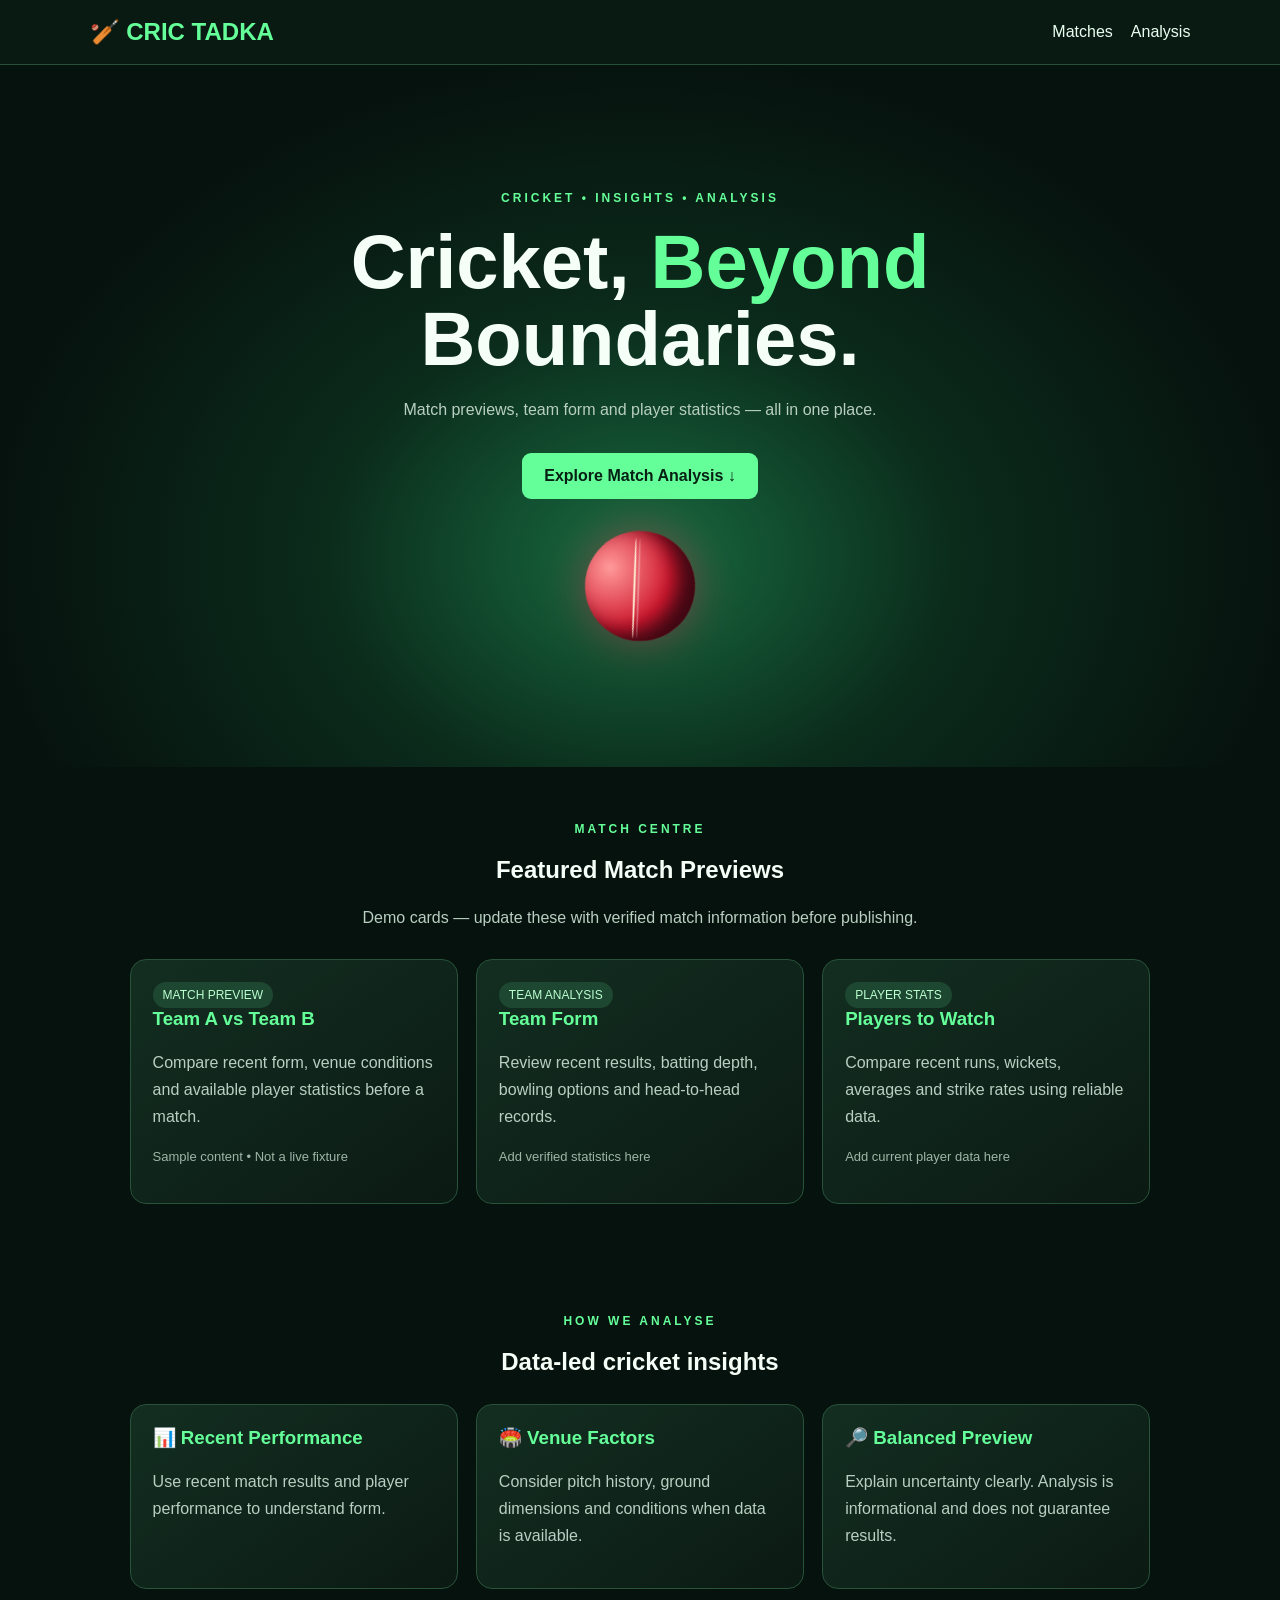
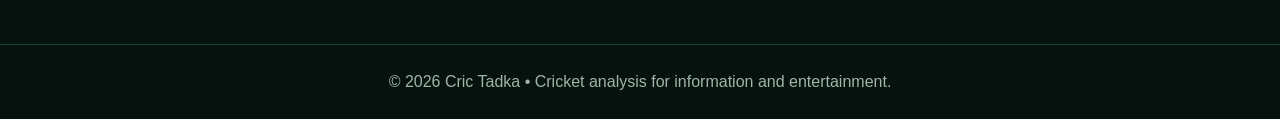
==== index.html @ d3c59bae "Add files via upload" ====
<!DOCTYPE html>
<html lang="en">
<head>
<meta charset="UTF-8">
<meta name="viewport" content="width=device-width, initial-scale=1.0">
<title>Cric Tadka | Cricket Analysis</title>
<style>
:root{--green:#65ff9a;--bg:#06120e;--panel:#10251c}
*{box-sizing:border-box}
body{margin:0;background:var(--bg);color:#f5fff8;font-family:Arial,sans-serif}
nav{display:flex;justify-content:space-between;align-items:center;padding:18px 7%;background:#091a12;border-bottom:1px solid #24513a;position:sticky;top:0}
.logo{font-size:24px;font-weight:800;color:var(--green)}
nav a{color:#e8fff0;text-decoration:none;margin-left:18px}
.hero{min-height:78vh;display:grid;place-items:center;text-align:center;padding:55px 20px;overflow:hidden;background:radial-gradient(ellipse at 50% 70%,#176b40 0%,#0b2b1b 35%,#06120e 72%)}
.hero-inner{max-width:850px}
.tag{color:var(--green);letter-spacing:3px;font-size:12px;font-weight:bold}
h1{font-size:clamp(38px,7vw,76px);line-height:1.02;margin:18px 0}
h1 span{color:var(--green)}
p{color:#b9cfc1;line-height:1.7}
.btn{display:inline-block;background:var(--green);color:#062013;padding:14px 22px;border-radius:9px;text-decoration:none;font-weight:bold;margin-top:14px}
.ball{width:110px;height:110px;margin:32px auto 0;border-radius:50%;background:radial-gradient(circle at 30% 25%,#ff9999,#cf172e 55%,#610916);box-shadow:0 0 45px #ff315566,inset -12px -12px 20px #3c0712;position:relative;animation:float 4s ease-in-out infinite;transform:rotate(-20deg)}
.ball:after{content:"";position:absolute;left:48px;top:5px;height:100px;width:2px;background:#fff4d9;transform:rotate(22deg);border-radius:50%;box-shadow:4px 0 0 #ffffff55}
@keyframes float{0%,100%{transform:translateY(0) rotate(-20deg)}50%{transform:translateY(-15px) rotate(10deg)}}
section.content{padding:55px 7%;max-width:1200px;margin:auto}
.section-title{text-align:center;margin-bottom:28px}
.grid{display:grid;grid-template-columns:repeat(auto-fit,minmax(220px,1fr));gap:18px}
.card{background:linear-gradient(145deg,#132e21,#0b1a13);border:1px solid #28523a;border-radius:16px;padding:22px}
.card h3{margin-top:0;color:var(--green)}
.pill{display:inline-block;background:#1d4730;color:#baffd0;padding:6px 10px;border-radius:20px;font-size:12px}
.note{font-size:13px;color:#9eb6a6}
footer{text-align:center;padding:28px;border-top:1px solid #1e3e2d;color:#9eb6a6}
@media(max-width:600px){nav{padding:15px 5%}nav a{margin-left:9px;font-size:13px}.logo{font-size:20px}.hero{min-height:70vh}}
</style>
</head>
<body>
<nav><div class="logo">🏏 CRIC TADKA</div><div><a href="#matches">Matches</a><a href="#analysis">Analysis</a></div></nav>
<header class="hero">
  <div class="hero-inner">
    <div class="tag">CRICKET • INSIGHTS • ANALYSIS</div>
    <h1>Cricket, <span>Beyond</span><br>Boundaries.</h1>
    <p>Match previews, team form and player statistics — all in one place.</p>
    <a class="btn" href="#matches">Explore Match Analysis ↓</a>
    <div class="ball" aria-label="Animated cricket ball"></div>
  </div>
</header>
<section class="content" id="matches">
  <div class="section-title"><div class="tag">MATCH CENTRE</div><h2>Featured Match Previews</h2><p>Demo cards — update these with verified match information before publishing.</p></div>
  <div class="grid">
    <article class="card"><span class="pill">MATCH PREVIEW</span><h3>Team A vs Team B</h3><p>Compare recent form, venue conditions and available player statistics before a match.</p><p class="note">Sample content • Not a live fixture</p></article>
    <article class="card"><span class="pill">TEAM ANALYSIS</span><h3>Team Form</h3><p>Review recent results, batting depth, bowling options and head-to-head records.</p><p class="note">Add verified statistics here</p></article>
    <article class="card"><span class="pill">PLAYER STATS</span><h3>Players to Watch</h3><p>Compare recent runs, wickets, averages and strike rates using reliable data.</p><p class="note">Add current player data here</p></article>
  </div>
</section>
<section class="content" id="analysis">
  <div class="section-title"><div class="tag">HOW WE ANALYSE</div><h2>Data-led cricket insights</h2></div>
  <div class="grid">
    <article class="card"><h3>📊 Recent Performance</h3><p>Use recent match results and player performance to understand form.</p></article>
    <article class="card"><h3>🏟️ Venue Factors</h3><p>Consider pitch history, ground dimensions and conditions when data is available.</p></article>
    <article class="card"><h3>🔎 Balanced Preview</h3><p>Explain uncertainty clearly. Analysis is informational and does not guarantee results.</p></article>
  </div>
</section>
<footer>© 2026 Cric Tadka • Cricket analysis for information and entertainment.</footer>
</body>
</html>
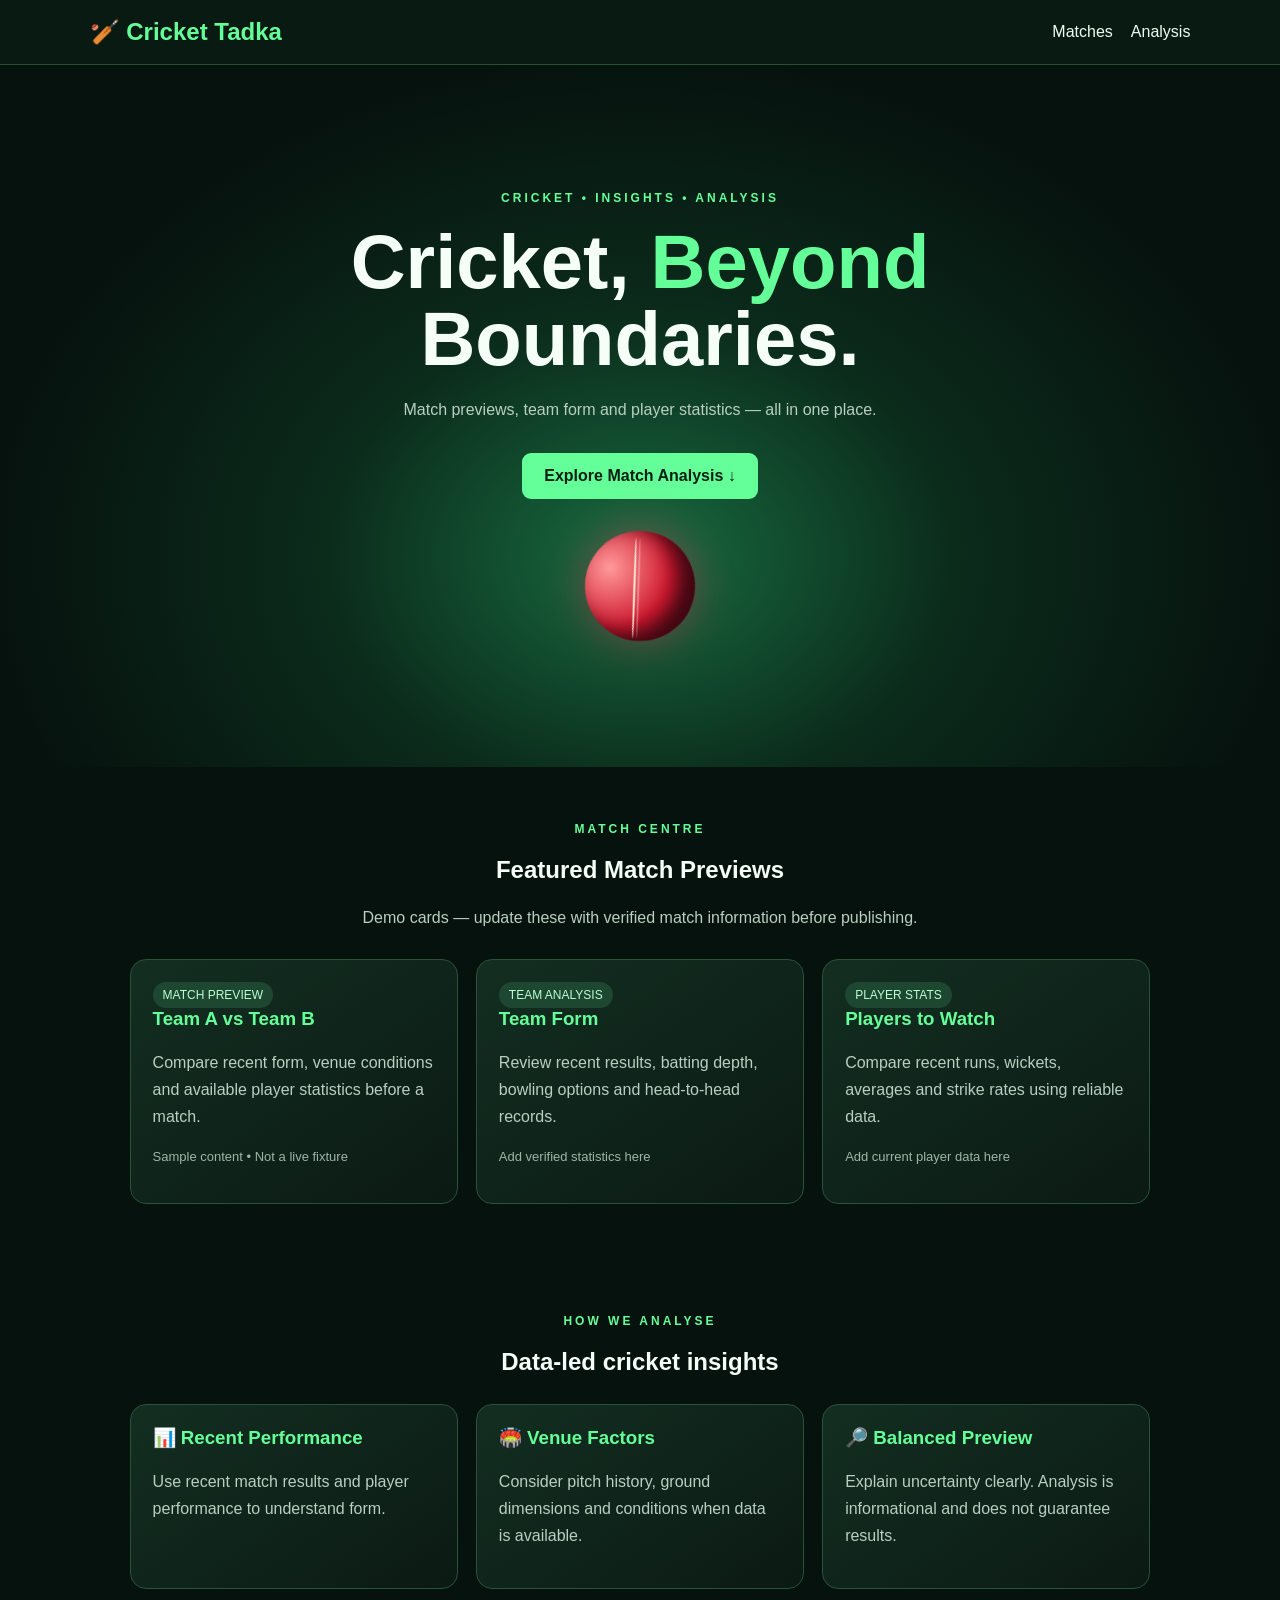
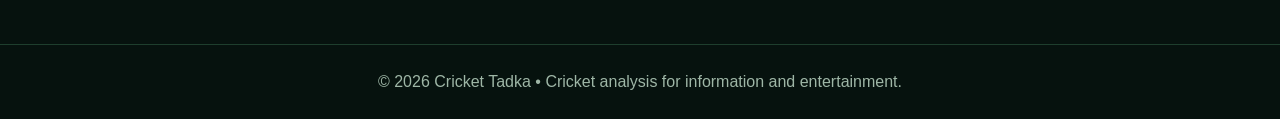
==== commit bc311560: "Rename index (1).html to index.html" ====
--- a/index.html
+++ b/index.html
@@ -3,7 +3,7 @@
 <head>
 <meta charset="UTF-8">
 <meta name="viewport" content="width=device-width, initial-scale=1.0">
-<title>Cric Tadka | Cricket Analysis</title>
+<title>Cricket Tadka</title>
 <style>
 :root{--green:#65ff9a;--bg:#06120e;--panel:#10251c}
 *{box-sizing:border-box}
@@ -33,7 +33,7 @@
 </style>
 </head>
 <body>
-<nav><div class="logo">🏏 CRIC TADKA</div><div><a href="#matches">Matches</a><a href="#analysis">Analysis</a></div></nav>
+<nav><div class="logo">🏏 Cricket Tadka</div><div><a href="#matches">Matches</a><a href="#analysis">Analysis</a></div></nav>
 <header class="hero">
   <div class="hero-inner">
     <div class="tag">CRICKET • INSIGHTS • ANALYSIS</div>
@@ -59,6 +59,6 @@
     <article class="card"><h3>🔎 Balanced Preview</h3><p>Explain uncertainty clearly. Analysis is informational and does not guarantee results.</p></article>
   </div>
 </section>
-<footer>© 2026 Cric Tadka • Cricket analysis for information and entertainment.</footer>
+<footer>© 2026 Cricket Tadka • Cricket analysis for information and entertainment.</footer>
 </body>
 </html>
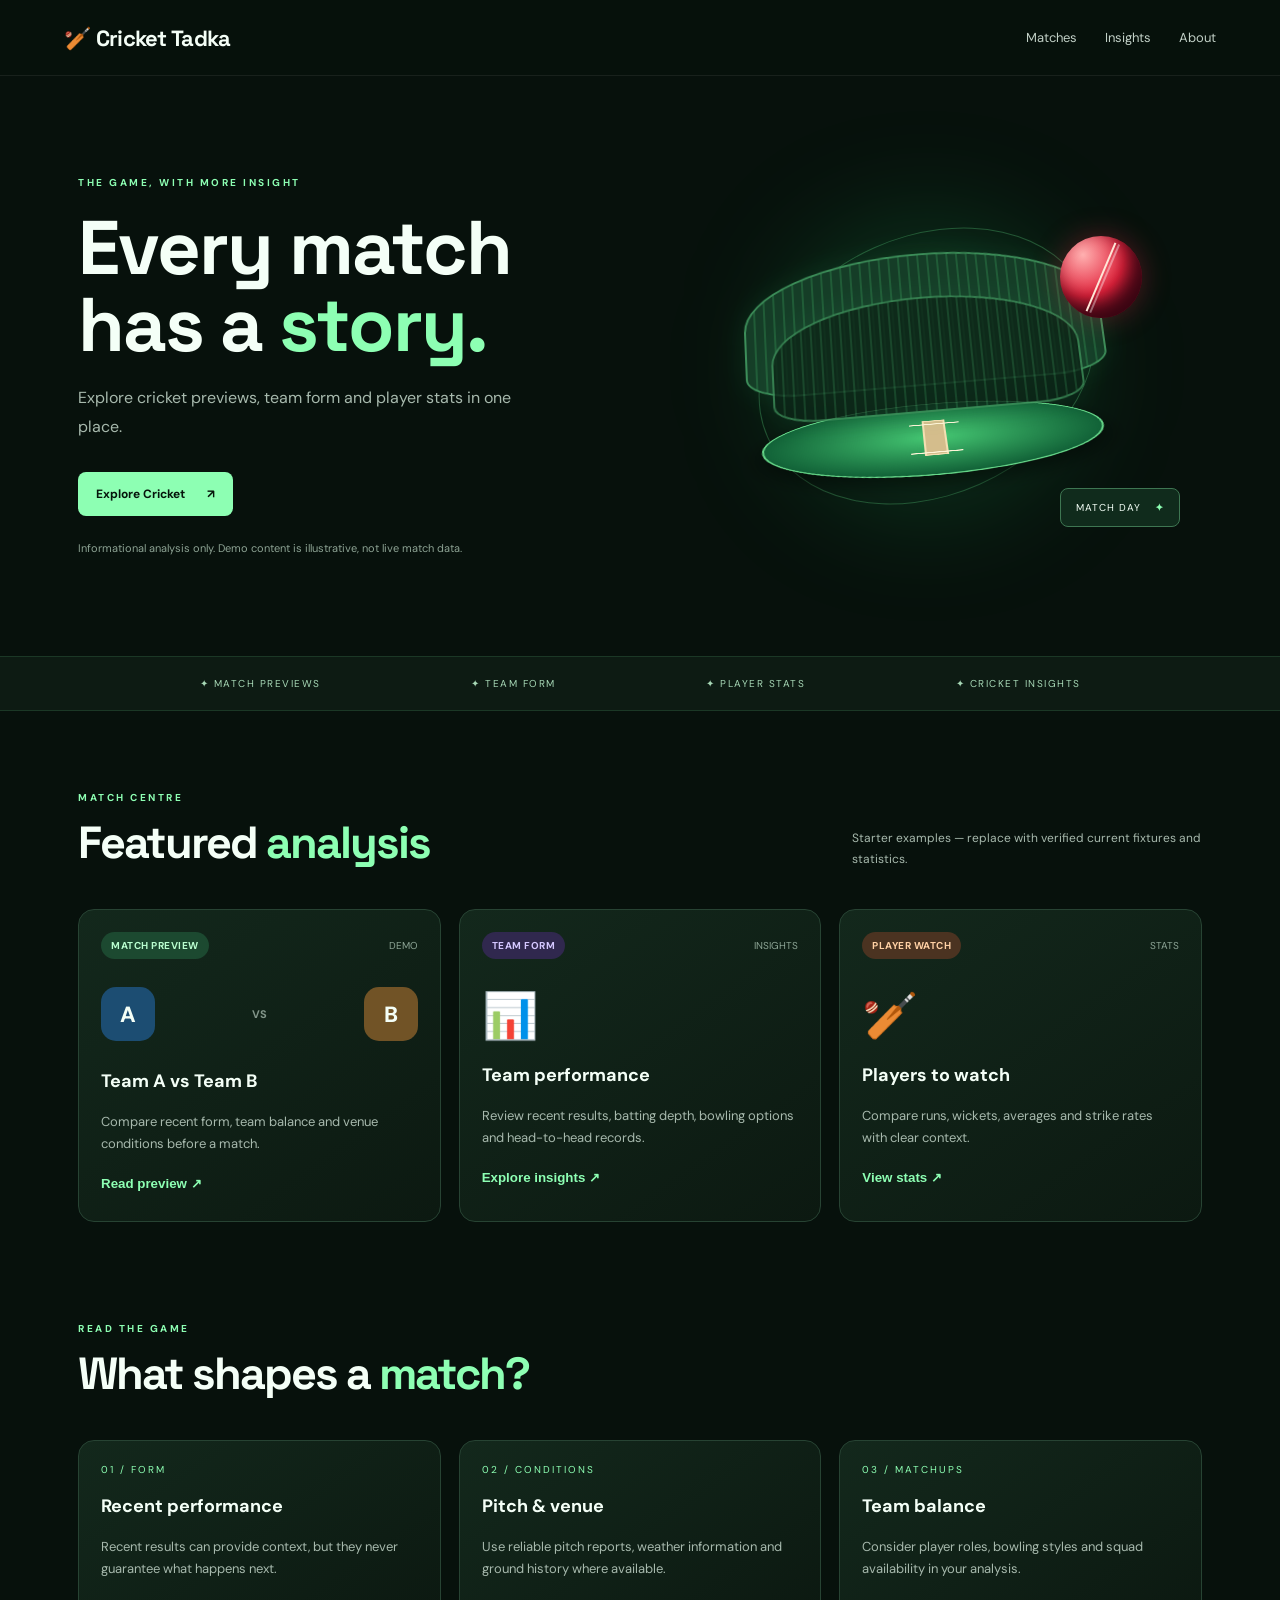
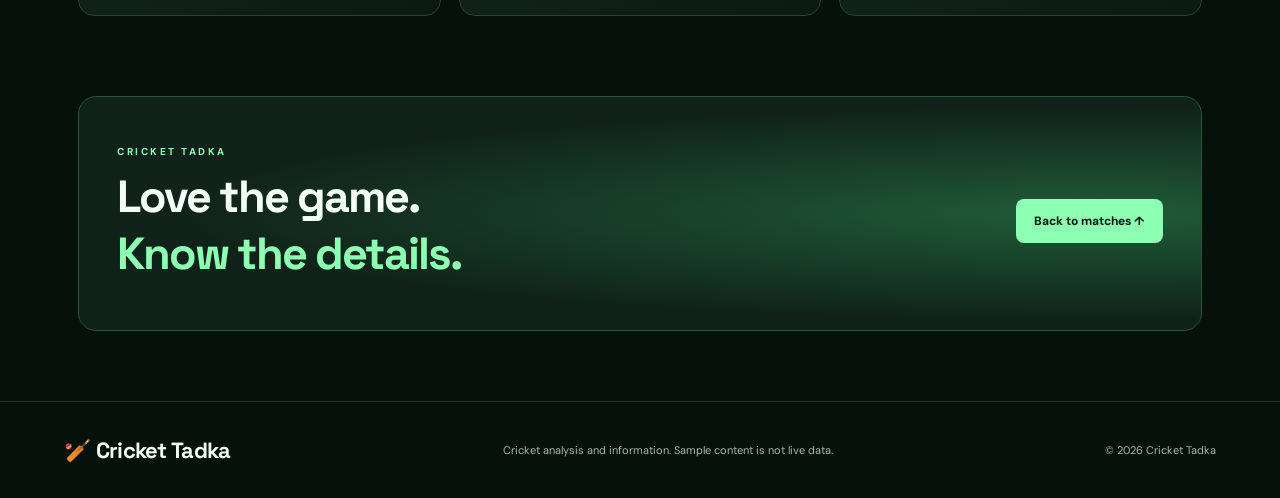
==== commit 3663ef83: "Add files via upload" ====
--- a/index.html
+++ b/index.html
@@ -2,63 +2,53 @@
 <html lang="en">
 <head>
 <meta charset="UTF-8">
-<meta name="viewport" content="width=device-width, initial-scale=1.0">
+<meta name="viewport" content="width=device-width, initial-scale=1">
 <title>Cricket Tadka</title>
-<style>
-:root{--green:#65ff9a;--bg:#06120e;--panel:#10251c}
-*{box-sizing:border-box}
-body{margin:0;background:var(--bg);color:#f5fff8;font-family:Arial,sans-serif}
-nav{display:flex;justify-content:space-between;align-items:center;padding:18px 7%;background:#091a12;border-bottom:1px solid #24513a;position:sticky;top:0}
-.logo{font-size:24px;font-weight:800;color:var(--green)}
-nav a{color:#e8fff0;text-decoration:none;margin-left:18px}
-.hero{min-height:78vh;display:grid;place-items:center;text-align:center;padding:55px 20px;overflow:hidden;background:radial-gradient(ellipse at 50% 70%,#176b40 0%,#0b2b1b 35%,#06120e 72%)}
-.hero-inner{max-width:850px}
-.tag{color:var(--green);letter-spacing:3px;font-size:12px;font-weight:bold}
-h1{font-size:clamp(38px,7vw,76px);line-height:1.02;margin:18px 0}
-h1 span{color:var(--green)}
-p{color:#b9cfc1;line-height:1.7}
-.btn{display:inline-block;background:var(--green);color:#062013;padding:14px 22px;border-radius:9px;text-decoration:none;font-weight:bold;margin-top:14px}
-.ball{width:110px;height:110px;margin:32px auto 0;border-radius:50%;background:radial-gradient(circle at 30% 25%,#ff9999,#cf172e 55%,#610916);box-shadow:0 0 45px #ff315566,inset -12px -12px 20px #3c0712;position:relative;animation:float 4s ease-in-out infinite;transform:rotate(-20deg)}
-.ball:after{content:"";position:absolute;left:48px;top:5px;height:100px;width:2px;background:#fff4d9;transform:rotate(22deg);border-radius:50%;box-shadow:4px 0 0 #ffffff55}
-@keyframes float{0%,100%{transform:translateY(0) rotate(-20deg)}50%{transform:translateY(-15px) rotate(10deg)}}
-section.content{padding:55px 7%;max-width:1200px;margin:auto}
-.section-title{text-align:center;margin-bottom:28px}
-.grid{display:grid;grid-template-columns:repeat(auto-fit,minmax(220px,1fr));gap:18px}
-.card{background:linear-gradient(145deg,#132e21,#0b1a13);border:1px solid #28523a;border-radius:16px;padding:22px}
-.card h3{margin-top:0;color:var(--green)}
-.pill{display:inline-block;background:#1d4730;color:#baffd0;padding:6px 10px;border-radius:20px;font-size:12px}
-.note{font-size:13px;color:#9eb6a6}
-footer{text-align:center;padding:28px;border-top:1px solid #1e3e2d;color:#9eb6a6}
-@media(max-width:600px){nav{padding:15px 5%}nav a{margin-left:9px;font-size:13px}.logo{font-size:20px}.hero{min-height:70vh}}
-</style>
+<meta name="description" content="Cricket Tadka — cricket match previews, team insights and player statistics.">
+<link rel="stylesheet" href="style.css">
 </head>
 <body>
-<nav><div class="logo">🏏 Cricket Tadka</div><div><a href="#matches">Matches</a><a href="#analysis">Analysis</a></div></nav>
-<header class="hero">
-  <div class="hero-inner">
-    <div class="tag">CRICKET • INSIGHTS • ANALYSIS</div>
-    <h1>Cricket, <span>Beyond</span><br>Boundaries.</h1>
-    <p>Match previews, team form and player statistics — all in one place.</p>
-    <a class="btn" href="#matches">Explore Match Analysis ↓</a>
-    <div class="ball" aria-label="Animated cricket ball"></div>
-  </div>
+<header class="nav">
+  <a class="logo" href="#">🏏 Cricket Tadka</a>
+  <nav><a href="#matches">Matches</a><a href="#insights">Insights</a><a href="#about">About</a></nav>
 </header>
-<section class="content" id="matches">
-  <div class="section-title"><div class="tag">MATCH CENTRE</div><h2>Featured Match Previews</h2><p>Demo cards — update these with verified match information before publishing.</p></div>
-  <div class="grid">
-    <article class="card"><span class="pill">MATCH PREVIEW</span><h3>Team A vs Team B</h3><p>Compare recent form, venue conditions and available player statistics before a match.</p><p class="note">Sample content • Not a live fixture</p></article>
-    <article class="card"><span class="pill">TEAM ANALYSIS</span><h3>Team Form</h3><p>Review recent results, batting depth, bowling options and head-to-head records.</p><p class="note">Add verified statistics here</p></article>
-    <article class="card"><span class="pill">PLAYER STATS</span><h3>Players to Watch</h3><p>Compare recent runs, wickets, averages and strike rates using reliable data.</p><p class="note">Add current player data here</p></article>
-  </div>
-</section>
-<section class="content" id="analysis">
-  <div class="section-title"><div class="tag">HOW WE ANALYSE</div><h2>Data-led cricket insights</h2></div>
-  <div class="grid">
-    <article class="card"><h3>📊 Recent Performance</h3><p>Use recent match results and player performance to understand form.</p></article>
-    <article class="card"><h3>🏟️ Venue Factors</h3><p>Consider pitch history, ground dimensions and conditions when data is available.</p></article>
-    <article class="card"><h3>🔎 Balanced Preview</h3><p>Explain uncertainty clearly. Analysis is informational and does not guarantee results.</p></article>
-  </div>
-</section>
-<footer>© 2026 Cricket Tadka • Cricket analysis for information and entertainment.</footer>
+<main>
+  <section class="hero">
+    <div class="hero-content">
+      <p class="eyebrow">THE GAME, WITH MORE INSIGHT</p>
+      <h1>Every match<br>has a <span>story.</span></h1>
+      <p class="lead">Explore cricket previews, team form and player stats in one place.</p>
+      <a class="button" href="#matches">Explore Cricket <span>↗</span></a>
+      <p class="disclaimer">Informational analysis only. Demo content is illustrative, not live match data.</p>
+    </div>
+    <div class="visual" aria-label="Stylized cricket stadium and animated ball">
+      <div class="halo"></div><div class="orbit"></div>
+      <div class="stadium"><div class="stands"></div><div class="stands inner"></div><div class="field"><div class="pitch"></div><i class="crease c1"></i><i class="crease c2"></i></div></div>
+      <div class="cricket-ball"><span></span></div>
+      <div class="visual-label">MATCH DAY <b>✦</b></div>
+    </div>
+  </section>
+  <section class="ticker"><span>✦ MATCH PREVIEWS</span><span>✦ TEAM FORM</span><span>✦ PLAYER STATS</span><span>✦ CRICKET INSIGHTS</span></section>
+  <section class="section" id="matches">
+    <div class="section-head"><div><p class="eyebrow">MATCH CENTRE</p><h2>Featured <span>analysis</span></h2></div><p>Starter examples — replace with verified current fixtures and statistics.</p></div>
+    <div class="cards">
+      <article class="card"><div class="card-top"><span class="chip">MATCH PREVIEW</span><span>DEMO</span></div><div class="versus"><div class="team-icon blue">A</div><b>VS</b><div class="team-icon gold">B</div></div><h3>Team A vs Team B</h3><p>Compare recent form, team balance and venue conditions before a match.</p><button class="text-button" data-title="Match Preview" data-copy="Use verified recent results, player availability and venue information to build a balanced match preview.">Read preview ↗</button></article>
+      <article class="card"><div class="card-top"><span class="chip purple">TEAM FORM</span><span>INSIGHTS</span></div><div class="big-icon">📊</div><h3>Team performance</h3><p>Review recent results, batting depth, bowling options and head-to-head records.</p><button class="text-button" data-title="Team Performance" data-copy="Compare the teams using consistent statistics from reliable sources. Avoid treating historical trends as guarantees.">Explore insights ↗</button></article>
+      <article class="card"><div class="card-top"><span class="chip orange">PLAYER WATCH</span><span>STATS</span></div><div class="big-icon">🏏</div><h3>Players to watch</h3><p>Compare runs, wickets, averages and strike rates with clear context.</p><button class="text-button" data-title="Player Statistics" data-copy="Add verified player statistics and the date or competition they relate to, so visitors understand the context.">View stats ↗</button></article>
+    </div>
+  </section>
+  <section class="section insights" id="insights">
+    <div class="section-head"><div><p class="eyebrow">READ THE GAME</p><h2>What shapes a <span>match?</span></h2></div></div>
+    <div class="cards three">
+      <article class="mini-card"><div>01 / FORM</div><h3>Recent performance</h3><p>Recent results can provide context, but they never guarantee what happens next.</p></article>
+      <article class="mini-card"><div>02 / CONDITIONS</div><h3>Pitch & venue</h3><p>Use reliable pitch reports, weather information and ground history where available.</p></article>
+      <article class="mini-card"><div>03 / MATCHUPS</div><h3>Team balance</h3><p>Consider player roles, bowling styles and squad availability in your analysis.</p></article>
+    </div>
+  </section>
+  <section class="bottom" id="about"><div><p class="eyebrow">CRICKET TADKA</p><h2>Love the game.<br><span>Know the details.</span></h2></div><a class="button" href="#matches">Back to matches ↑</a></section>
+</main>
+<footer><a class="logo" href="#">🏏 Cricket Tadka</a><p>Cricket analysis and information. Sample content is not live data.</p><span>© <span id="year"></span> Cricket Tadka</span></footer>
+<dialog id="modal"><button class="close" aria-label="Close">×</button><p class="eyebrow">CRICKET TADKA</p><h2 id="modal-title"></h2><p id="modal-copy"></p><button class="button close-action">Got it</button></dialog>
+<script src="script.js"></script>
 </body>
 </html>
--- a/style.css
+++ b/style.css
@@ -0,0 +1,3 @@
+@import url('https://fonts.googleapis.com/css2?family=DM+Sans:wght@400;500;600;700&family=Space+Grotesk:wght@400;500;600;700&display=swap');
+:root{--bg:#07110c;--panel:#102018;--line:#274333;--green:#8dffb3;--text:#f4fff7;--muted:#a7b9ad}
+*{box-sizing:border-box}html{scroll-behavior:smooth}body{margin:0;background:var(--bg);color:var(--text);font-family:'DM Sans',Arial,sans-serif}a{color:inherit;text-decoration:none}.nav{height:76px;padding:0 max(5%,calc((100% - 1180px)/2));display:flex;justify-content:space-between;align-items:center;border-bottom:1px solid #ffffff12;background:#07110cf0;position:sticky;top:0;z-index:5;backdrop-filter:blur(12px)}.logo{font-family:'Space Grotesk',sans-serif;font-weight:700;font-size:22px;letter-spacing:-.7px}.nav nav{display:flex;gap:28px;color:#c1d0c6;font-size:13px}.nav nav a:hover{color:var(--green)}.hero{max-width:1180px;margin:auto;min-height:580px;padding:70px 28px;display:grid;grid-template-columns:1fr 1fr;align-items:center;gap:25px}.eyebrow{font-size:10px;font-weight:700;letter-spacing:2.5px;color:var(--green)}h1,h2{font-family:'Space Grotesk',sans-serif;letter-spacing:-2px}h1{font-size:clamp(48px,6.5vw,76px);line-height:1.02;margin:20px 0}h1 span,h2 span{color:var(--green)}.lead{max-width:440px;color:var(--muted);line-height:1.8}.button{display:inline-flex;gap:22px;align-items:center;background:var(--green);color:#06140b;padding:14px 18px;border-radius:8px;font-weight:700;font-size:12px;border:0;cursor:pointer;margin-top:15px}.button:hover{transform:translateY(-2px);background:#baffce}.disclaimer{font-size:11px;color:#8da394;margin-top:25px}.visual{height:390px;position:relative;display:grid;place-items:center;perspective:900px}.halo{position:absolute;width:260px;height:260px;border-radius:50%;background:#2aff8030;filter:blur(65px)}.orbit{position:absolute;width:350px;height:260px;border:1px solid #70ff9a40;border-radius:50%;transform:rotate(-24deg)}.stadium{width:min(100%,420px);height:290px;position:relative;transform:rotateX(14deg) rotateZ(-5deg);transform-style:preserve-3d}.stands{position:absolute;top:25px;left:7%;width:86%;height:140px;border:2px solid #3c8e59;border-radius:50% 50% 15% 15%;background:repeating-linear-gradient(90deg,#153d27 0 8px,#205c37 8px 10px);box-shadow:0 0 28px #37e77a17}.stands.inner{top:72px;left:13%;width:74%;height:120px;opacity:.8;background:repeating-linear-gradient(90deg,#0b2416 0 8px,#19482b 8px 10px)}.field{position:absolute;bottom:8px;left:10%;width:80%;height:130px;border:2px solid #67d98a;border-radius:50%;background:radial-gradient(ellipse,#45c873,#126338 70%,#0b3520);transform:rotateX(48deg);box-shadow:0 12px 30px #0008}.pitch{position:absolute;left:47%;top:25%;width:7%;height:50%;background:#d4bd8c;border:2px solid #f3dfb2}.crease{position:absolute;left:43%;width:15%;height:2px;background:#fff5d8}.c1{top:30%}.c2{bottom:28%}.cricket-ball{position:absolute;top:65px;right:11%;width:82px;height:82px;border-radius:50%;background:radial-gradient(circle at 28% 23%,#ffb0b0,#e3233c 48%,#790d21 78%);box-shadow:inset -10px -12px 20px #390512,0 0 30px #f42d4b50;animation:float 4s ease-in-out infinite}.cricket-ball span{position:absolute;left:40px;top:4px;width:2px;height:74px;background:#ffe7d8;transform:rotate(23deg);box-shadow:4px 0 #ffffff60}@keyframes float{50%{transform:translateY(-14px) rotate(12deg)}}.visual-label{position:absolute;bottom:34px;right:4%;background:#102b1c;border:1px solid #3e7652;border-radius:8px;padding:12px 15px;font-size:10px;letter-spacing:1px}.visual-label b{color:var(--green);margin-left:10px}.ticker{display:flex;justify-content:space-evenly;gap:15px;flex-wrap:wrap;padding:20px 5%;background:#0d1b13;border-block:1px solid #1b3826;color:#a7d8b6;font-size:10px;letter-spacing:1.5px}.section{max-width:1180px;margin:auto;padding:70px 28px}.section-head{display:flex;align-items:end;justify-content:space-between;gap:30px;margin-bottom:28px}.section-head h2,.bottom h2{font-size:clamp(30px,4vw,45px);margin:10px 0}.section-head>p{max-width:350px;color:var(--muted);font-size:12px;line-height:1.7}.cards{display:grid;grid-template-columns:repeat(3,minmax(0,1fr));gap:18px}.card,.mini-card{background:linear-gradient(145deg,#13281c,#0c1911);border:1px solid var(--line);border-radius:16px;padding:22px}.card-top{display:flex;justify-content:space-between;align-items:center;font-size:10px;color:#8da596}.chip{border-radius:20px;padding:7px 10px;background:#1c4930;color:#baffd0;font-weight:700;letter-spacing:.5px}.purple{background:#30284e;color:#d4c7ff}.orange{background:#4b3321;color:#ffd0a4}.versus{display:flex;align-items:center;justify-content:space-between;margin:28px 0}.team-icon{width:54px;height:54px;border-radius:15px;display:grid;place-items:center;font-size:22px;font-weight:800}.blue{background:#1c4d72}.gold{background:#715326}.versus b{font-size:11px;color:#83968a}.card h3,.mini-card h3{font-size:18px}.card p,.mini-card p{font-size:13px;color:var(--muted);line-height:1.7}.text-button{background:none;border:0;color:var(--green);padding:8px 0;font-weight:700;cursor:pointer}.big-icon{font-size:45px;margin:27px 0 18px}.insights{padding-top:20px}.mini-card>div{font-size:10px;letter-spacing:2px;color:var(--green)}.bottom{max-width:1124px;margin:10px auto 70px;padding:38px;background:radial-gradient(ellipse at 90% 50%,#205b37,#102219 65%);border:1px solid #2b5439;border-radius:18px;display:flex;align-items:center;justify-content:space-between;gap:20px}footer{border-top:1px solid #1c3826;padding:30px 5%;display:flex;align-items:center;justify-content:space-between;gap:18px;flex-wrap:wrap}footer p,footer span{font-size:11px;color:var(--muted)}dialog{background:#102018;color:var(--text);border:1px solid #396849;border-radius:16px;padding:30px;max-width:440px;width:calc(100% - 32px)}dialog::backdrop{background:#000b;backdrop-filter:blur(4px)}dialog p{color:var(--muted);line-height:1.7}.close{float:right;background:none;border:0;color:white;font-size:28px;cursor:pointer}.close-action{margin-top:10px}@media(max-width:760px){.nav{padding:0 18px}.nav nav{gap:12px;font-size:12px}.hero{grid-template-columns:1fr;padding:55px 22px 25px}.hero h1{font-size:54px}.visual{height:330px}.section{padding:48px 20px}.section-head{display:block}.cards{grid-template-columns:1fr}.bottom{margin:0 18px 45px;padding:26px;display:block}footer{display:block;text-align:center}footer>*{margin:10px auto;display:block}}@media(max-width:420px){.logo{font-size:18px}.nav nav{gap:8px}.nav nav a{font-size:11px}.visual{transform:scale(.9);margin-inline:-15px}}
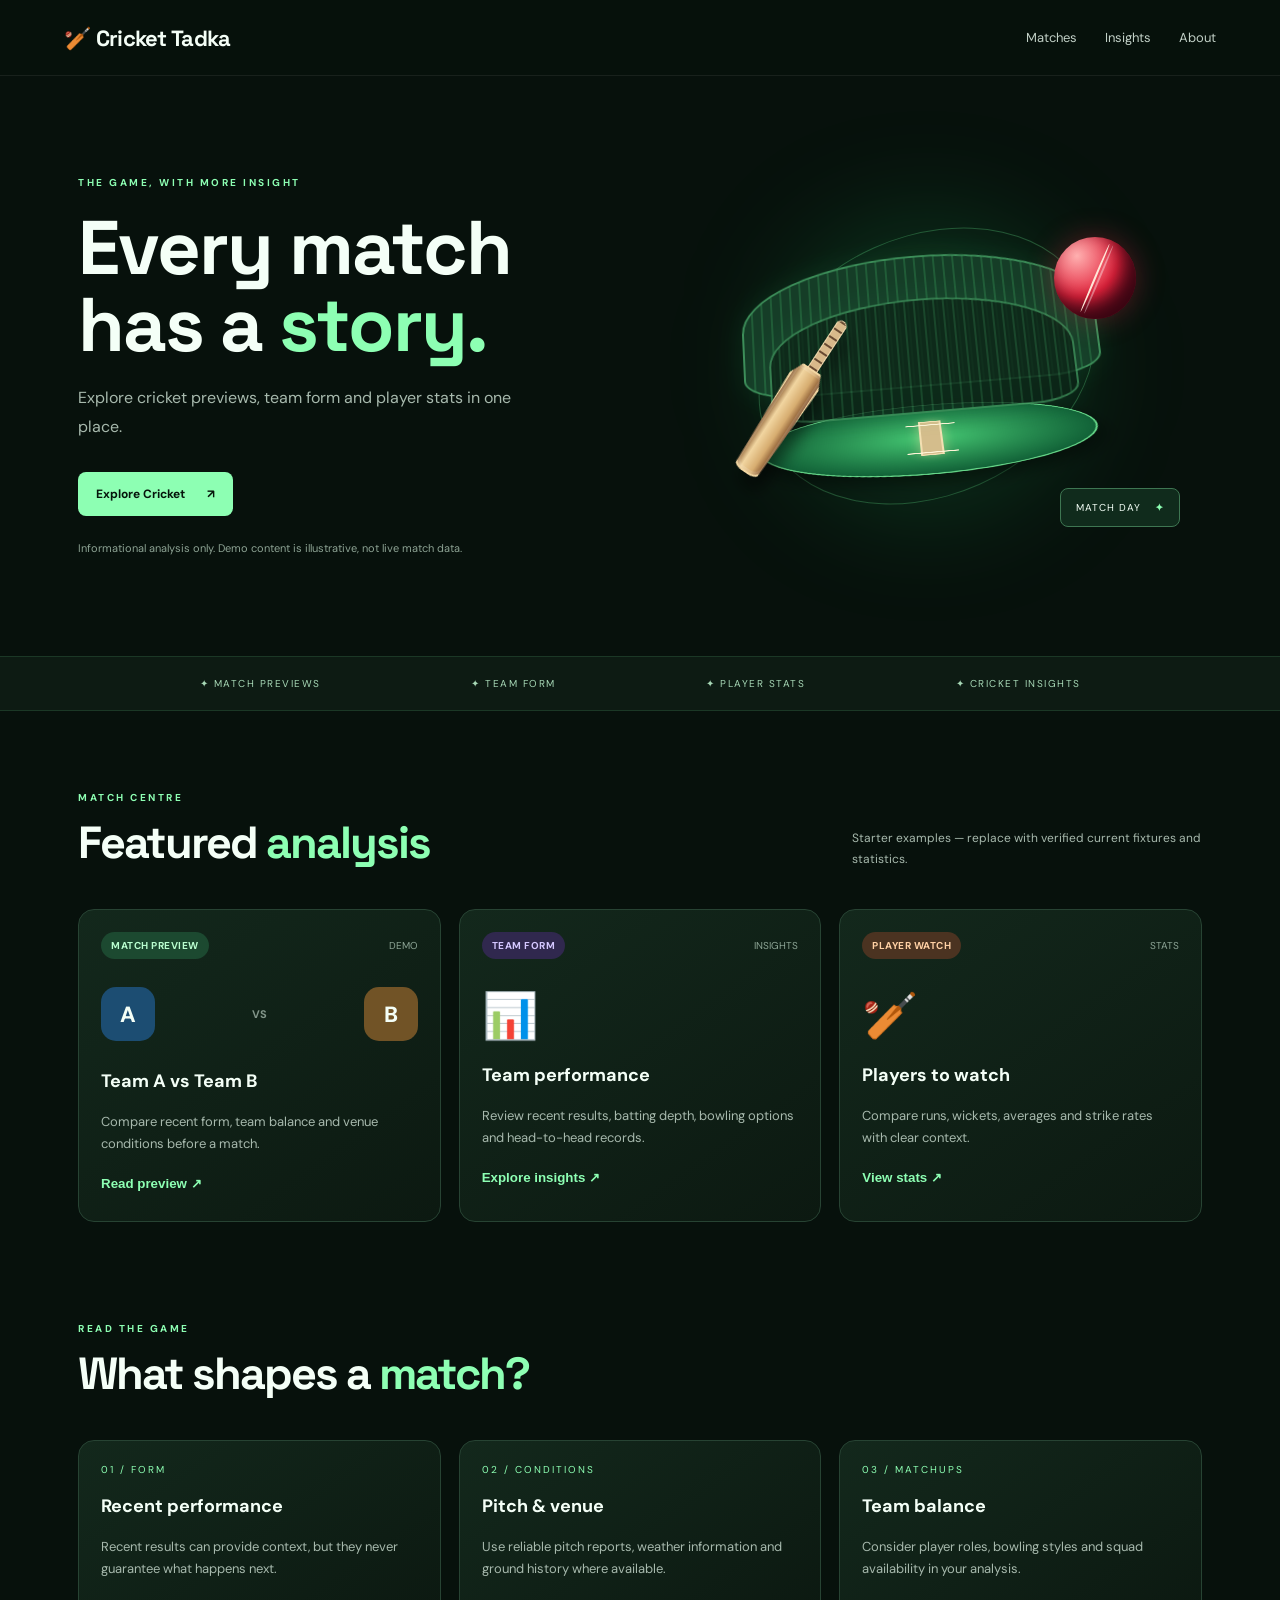
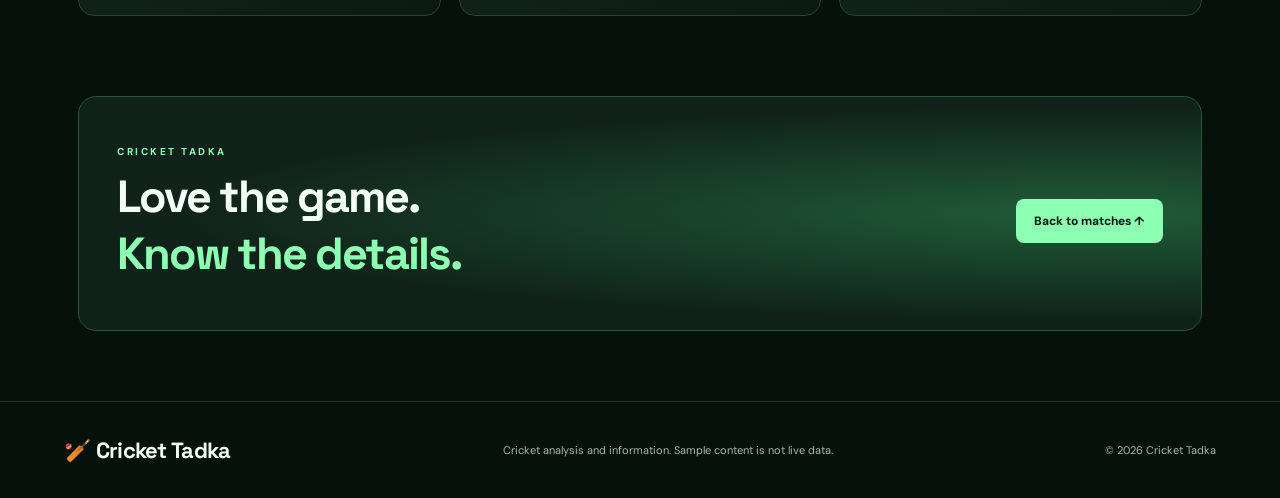
==== commit 00cb96be: "Add files via upload" ====
--- a/index.html
+++ b/index.html
@@ -24,7 +24,9 @@
     <div class="visual" aria-label="Stylized cricket stadium and animated ball">
       <div class="halo"></div><div class="orbit"></div>
       <div class="stadium"><div class="stands"></div><div class="stands inner"></div><div class="field"><div class="pitch"></div><i class="crease c1"></i><i class="crease c2"></i></div></div>
-      <div class="cricket-ball"><span></span></div>
+      <div class="cricket-ball" aria-label="Animated cricket ball"><span></span></div>
+      <div class="cricket-bat" aria-label="Animated cricket bat"><span class="bat-handle"></span><span class="bat-blade"></span></div>
+      <div class="impact-spark">✦</div>
       <div class="visual-label">MATCH DAY <b>✦</b></div>
     </div>
   </section>
--- a/style.css
+++ b/style.css
@@ -1,3 +1,25 @@
 @import url('https://fonts.googleapis.com/css2?family=DM+Sans:wght@400;500;600;700&family=Space+Grotesk:wght@400;500;600;700&display=swap');
 :root{--bg:#07110c;--panel:#102018;--line:#274333;--green:#8dffb3;--text:#f4fff7;--muted:#a7b9ad}
 *{box-sizing:border-box}html{scroll-behavior:smooth}body{margin:0;background:var(--bg);color:var(--text);font-family:'DM Sans',Arial,sans-serif}a{color:inherit;text-decoration:none}.nav{height:76px;padding:0 max(5%,calc((100% - 1180px)/2));display:flex;justify-content:space-between;align-items:center;border-bottom:1px solid #ffffff12;background:#07110cf0;position:sticky;top:0;z-index:5;backdrop-filter:blur(12px)}.logo{font-family:'Space Grotesk',sans-serif;font-weight:700;font-size:22px;letter-spacing:-.7px}.nav nav{display:flex;gap:28px;color:#c1d0c6;font-size:13px}.nav nav a:hover{color:var(--green)}.hero{max-width:1180px;margin:auto;min-height:580px;padding:70px 28px;display:grid;grid-template-columns:1fr 1fr;align-items:center;gap:25px}.eyebrow{font-size:10px;font-weight:700;letter-spacing:2.5px;color:var(--green)}h1,h2{font-family:'Space Grotesk',sans-serif;letter-spacing:-2px}h1{font-size:clamp(48px,6.5vw,76px);line-height:1.02;margin:20px 0}h1 span,h2 span{color:var(--green)}.lead{max-width:440px;color:var(--muted);line-height:1.8}.button{display:inline-flex;gap:22px;align-items:center;background:var(--green);color:#06140b;padding:14px 18px;border-radius:8px;font-weight:700;font-size:12px;border:0;cursor:pointer;margin-top:15px}.button:hover{transform:translateY(-2px);background:#baffce}.disclaimer{font-size:11px;color:#8da394;margin-top:25px}.visual{height:390px;position:relative;display:grid;place-items:center;perspective:900px}.halo{position:absolute;width:260px;height:260px;border-radius:50%;background:#2aff8030;filter:blur(65px)}.orbit{position:absolute;width:350px;height:260px;border:1px solid #70ff9a40;border-radius:50%;transform:rotate(-24deg)}.stadium{width:min(100%,420px);height:290px;position:relative;transform:rotateX(14deg) rotateZ(-5deg);transform-style:preserve-3d}.stands{position:absolute;top:25px;left:7%;width:86%;height:140px;border:2px solid #3c8e59;border-radius:50% 50% 15% 15%;background:repeating-linear-gradient(90deg,#153d27 0 8px,#205c37 8px 10px);box-shadow:0 0 28px #37e77a17}.stands.inner{top:72px;left:13%;width:74%;height:120px;opacity:.8;background:repeating-linear-gradient(90deg,#0b2416 0 8px,#19482b 8px 10px)}.field{position:absolute;bottom:8px;left:10%;width:80%;height:130px;border:2px solid #67d98a;border-radius:50%;background:radial-gradient(ellipse,#45c873,#126338 70%,#0b3520);transform:rotateX(48deg);box-shadow:0 12px 30px #0008}.pitch{position:absolute;left:47%;top:25%;width:7%;height:50%;background:#d4bd8c;border:2px solid #f3dfb2}.crease{position:absolute;left:43%;width:15%;height:2px;background:#fff5d8}.c1{top:30%}.c2{bottom:28%}.cricket-ball{position:absolute;top:65px;right:11%;width:82px;height:82px;border-radius:50%;background:radial-gradient(circle at 28% 23%,#ffb0b0,#e3233c 48%,#790d21 78%);box-shadow:inset -10px -12px 20px #390512,0 0 30px #f42d4b50;animation:float 4s ease-in-out infinite}.cricket-ball span{position:absolute;left:40px;top:4px;width:2px;height:74px;background:#ffe7d8;transform:rotate(23deg);box-shadow:4px 0 #ffffff60}@keyframes float{50%{transform:translateY(-14px) rotate(12deg)}}.visual-label{position:absolute;bottom:34px;right:4%;background:#102b1c;border:1px solid #3e7652;border-radius:8px;padding:12px 15px;font-size:10px;letter-spacing:1px}.visual-label b{color:var(--green);margin-left:10px}.ticker{display:flex;justify-content:space-evenly;gap:15px;flex-wrap:wrap;padding:20px 5%;background:#0d1b13;border-block:1px solid #1b3826;color:#a7d8b6;font-size:10px;letter-spacing:1.5px}.section{max-width:1180px;margin:auto;padding:70px 28px}.section-head{display:flex;align-items:end;justify-content:space-between;gap:30px;margin-bottom:28px}.section-head h2,.bottom h2{font-size:clamp(30px,4vw,45px);margin:10px 0}.section-head>p{max-width:350px;color:var(--muted);font-size:12px;line-height:1.7}.cards{display:grid;grid-template-columns:repeat(3,minmax(0,1fr));gap:18px}.card,.mini-card{background:linear-gradient(145deg,#13281c,#0c1911);border:1px solid var(--line);border-radius:16px;padding:22px}.card-top{display:flex;justify-content:space-between;align-items:center;font-size:10px;color:#8da596}.chip{border-radius:20px;padding:7px 10px;background:#1c4930;color:#baffd0;font-weight:700;letter-spacing:.5px}.purple{background:#30284e;color:#d4c7ff}.orange{background:#4b3321;color:#ffd0a4}.versus{display:flex;align-items:center;justify-content:space-between;margin:28px 0}.team-icon{width:54px;height:54px;border-radius:15px;display:grid;place-items:center;font-size:22px;font-weight:800}.blue{background:#1c4d72}.gold{background:#715326}.versus b{font-size:11px;color:#83968a}.card h3,.mini-card h3{font-size:18px}.card p,.mini-card p{font-size:13px;color:var(--muted);line-height:1.7}.text-button{background:none;border:0;color:var(--green);padding:8px 0;font-weight:700;cursor:pointer}.big-icon{font-size:45px;margin:27px 0 18px}.insights{padding-top:20px}.mini-card>div{font-size:10px;letter-spacing:2px;color:var(--green)}.bottom{max-width:1124px;margin:10px auto 70px;padding:38px;background:radial-gradient(ellipse at 90% 50%,#205b37,#102219 65%);border:1px solid #2b5439;border-radius:18px;display:flex;align-items:center;justify-content:space-between;gap:20px}footer{border-top:1px solid #1c3826;padding:30px 5%;display:flex;align-items:center;justify-content:space-between;gap:18px;flex-wrap:wrap}footer p,footer span{font-size:11px;color:var(--muted)}dialog{background:#102018;color:var(--text);border:1px solid #396849;border-radius:16px;padding:30px;max-width:440px;width:calc(100% - 32px)}dialog::backdrop{background:#000b;backdrop-filter:blur(4px)}dialog p{color:var(--muted);line-height:1.7}.close{float:right;background:none;border:0;color:white;font-size:28px;cursor:pointer}.close-action{margin-top:10px}@media(max-width:760px){.nav{padding:0 18px}.nav nav{gap:12px;font-size:12px}.hero{grid-template-columns:1fr;padding:55px 22px 25px}.hero h1{font-size:54px}.visual{height:330px}.section{padding:48px 20px}.section-head{display:block}.cards{grid-template-columns:1fr}.bottom{margin:0 18px 45px;padding:26px;display:block}footer{display:block;text-align:center}footer>*{margin:10px auto;display:block}}@media(max-width:420px){.logo{font-size:18px}.nav nav{gap:8px}.nav nav a{font-size:11px}.visual{transform:scale(.9);margin-inline:-15px}}
+
+
+/* Extra motion layer: animated 3D pitch, swinging bat and flying ball */
+.visual{perspective:1000px;isolation:isolate}
+.stadium{animation:stadiumTilt 7s ease-in-out infinite;transform-origin:50% 65%;}
+.field{animation:pitchPulse 5s ease-in-out infinite;transform-origin:50% 50%;}
+.pitch{box-shadow:0 0 14px #f7e2a477;animation:pitchGlow 2.5s ease-in-out infinite;}
+.cricket-ball{z-index:4;top:66px;right:12%;animation:ballFlight 3.8s cubic-bezier(.55,.05,.35,1) infinite;will-change:transform;}
+.cricket-ball span{border-radius:50%;}
+.cricket-bat{position:absolute;z-index:3;left:15%;bottom:78px;width:40px;height:190px;transform-origin:50% 86%;transform:rotate(34deg) rotateX(-8deg);transform-style:preserve-3d;filter:drop-shadow(10px 12px 8px #0007);animation:batSwing 3.8s ease-in-out infinite;}
+.bat-handle{position:absolute;left:15px;top:0;width:11px;height:65px;border-radius:5px 5px 2px 2px;background:repeating-linear-gradient(0deg,#d8b98b 0 7px,#684a32 7px 9px);border:1px solid #f0d8ad;}
+.bat-blade{position:absolute;left:3px;top:57px;width:34px;height:126px;border-radius:8px 8px 13px 13px;background:linear-gradient(90deg,#8d6034,#f1d5a0 28%,#d7ad70 68%,#83532d);border:2px solid #f3d7a3;box-shadow:inset 0 0 0 3px #ffffff20;clip-path:polygon(20% 0,80% 0,100% 12%,88% 100%,12% 100%,0 12%);}
+.impact-spark{position:absolute;z-index:5;left:43%;top:46%;font-size:30px;color:#eaffad;text-shadow:0 0 18px #c9ff6d;opacity:0;animation:sparkFlash 3.8s ease-in-out infinite;}
+.visual-label{z-index:6}
+@keyframes ballFlight{0%,10%{transform:translate(0,0) rotate(0deg) scale(1)}22%{transform:translate(-28px,32px) rotate(130deg) scale(.94)}36%{transform:translate(-125px,145px) rotate(330deg) scale(.72)}43%{transform:translate(-175px,170px) rotate(470deg) scale(.62)}51%{transform:translate(-135px,105px) rotate(620deg) scale(.75)}68%{transform:translate(-55px,30px) rotate(850deg) scale(.92)}82%,100%{transform:translate(0,0) rotate(1080deg) scale(1)}}
+@keyframes batSwing{0%,15%,100%{transform:rotate(34deg) rotateX(-8deg)}28%{transform:rotate(8deg) rotateX(-5deg)}38%{transform:rotate(-72deg) rotateX(8deg)}49%{transform:rotate(-28deg) rotateX(0deg)}62%{transform:rotate(20deg) rotateX(-5deg)}}
+@keyframes sparkFlash{0%,34%,55%,100%{opacity:0;transform:scale(.4) rotate(0)}41%{opacity:1;transform:scale(1.35) rotate(25deg)}47%{opacity:0;transform:scale(1.8) rotate(50deg)}}
+@keyframes stadiumTilt{0%,100%{transform:rotateX(14deg) rotateZ(-5deg) rotateY(-2deg)}50%{transform:rotateX(18deg) rotateZ(-2deg) rotateY(3deg)}}
+@keyframes pitchPulse{0%,100%{transform:rotateX(48deg) scale(1)}50%{transform:rotateX(53deg) scale(1.035)}}
+@keyframes pitchGlow{0%,100%{box-shadow:0 0 8px #f7e2a433}50%{box-shadow:0 0 20px #f7e2a499}}
+@media(max-width:760px){.cricket-bat{left:10%;bottom:68px;transform-origin:50% 86%;scale:.82}.cricket-ball{right:8%}.impact-spark{left:40%;top:48%}}
+@media(prefers-reduced-motion:reduce){.stadium,.field,.pitch,.cricket-ball,.cricket-bat,.impact-spark{animation:none!important}}
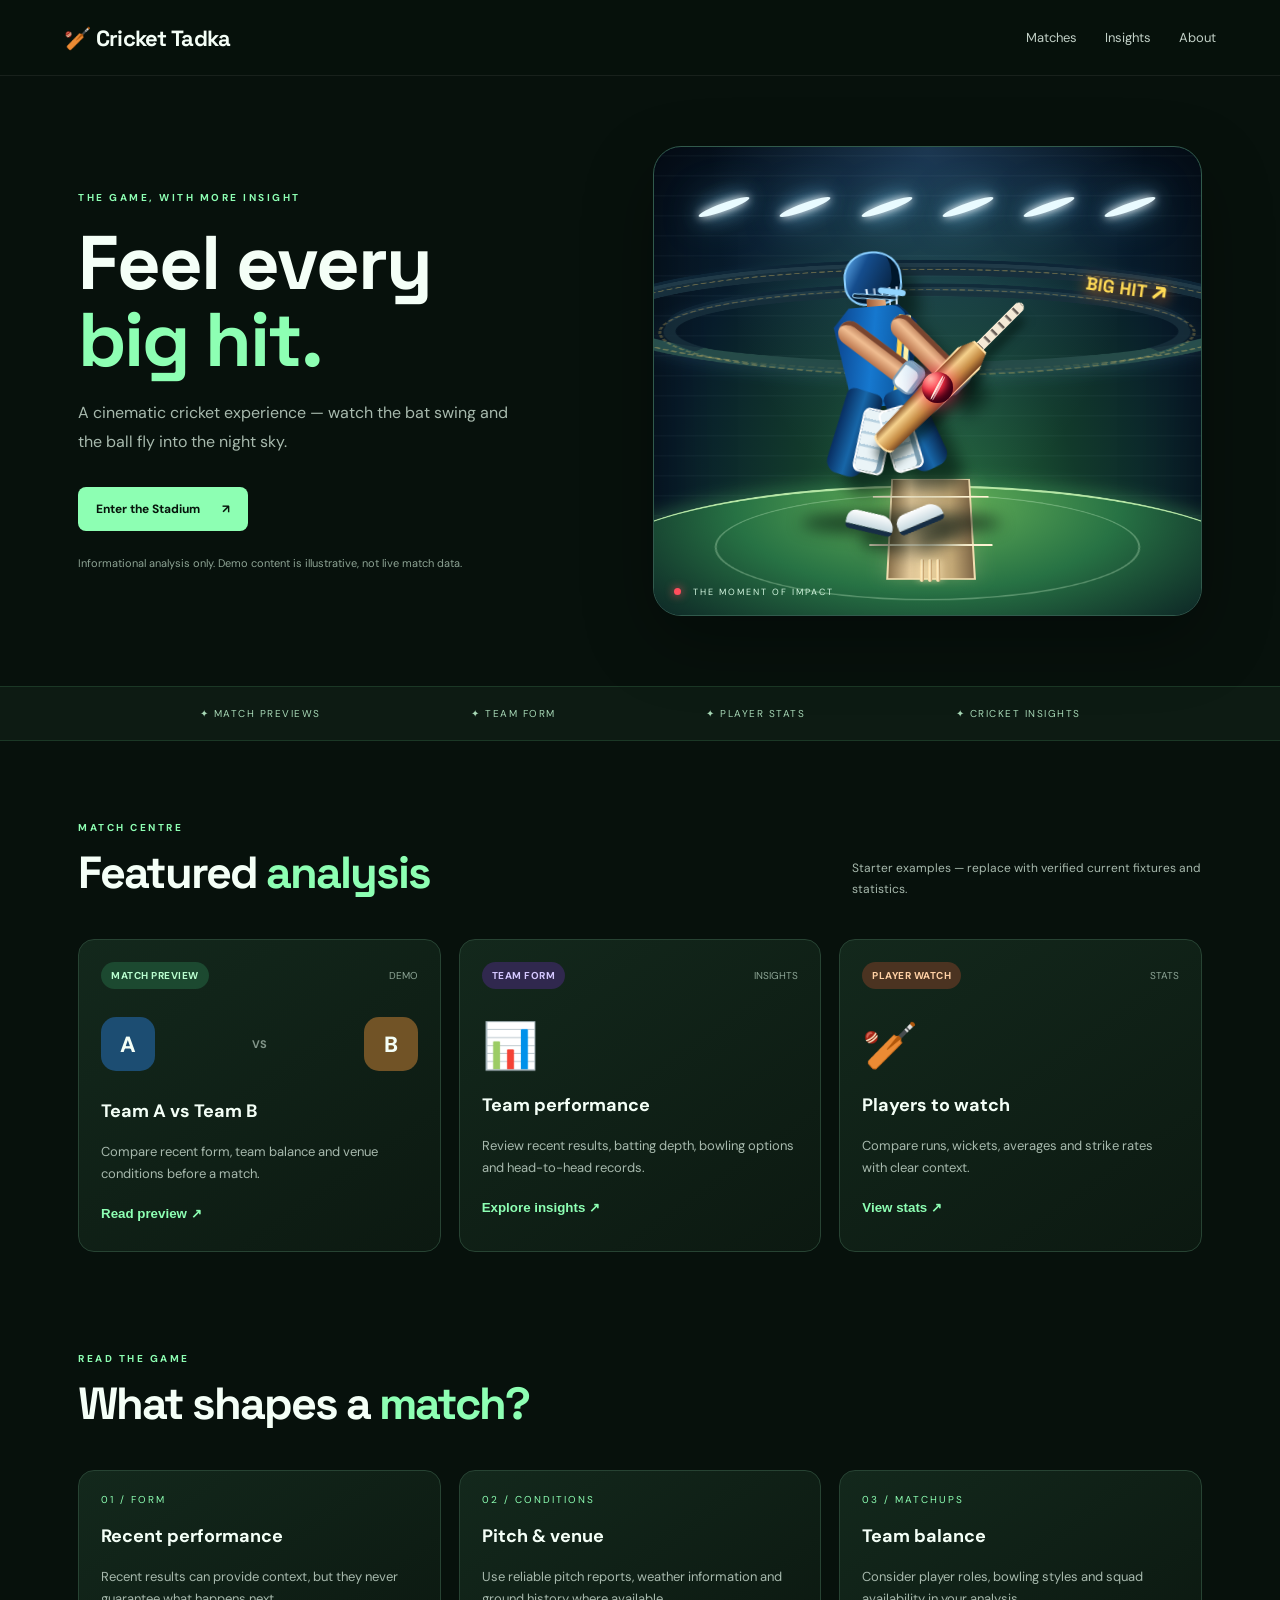
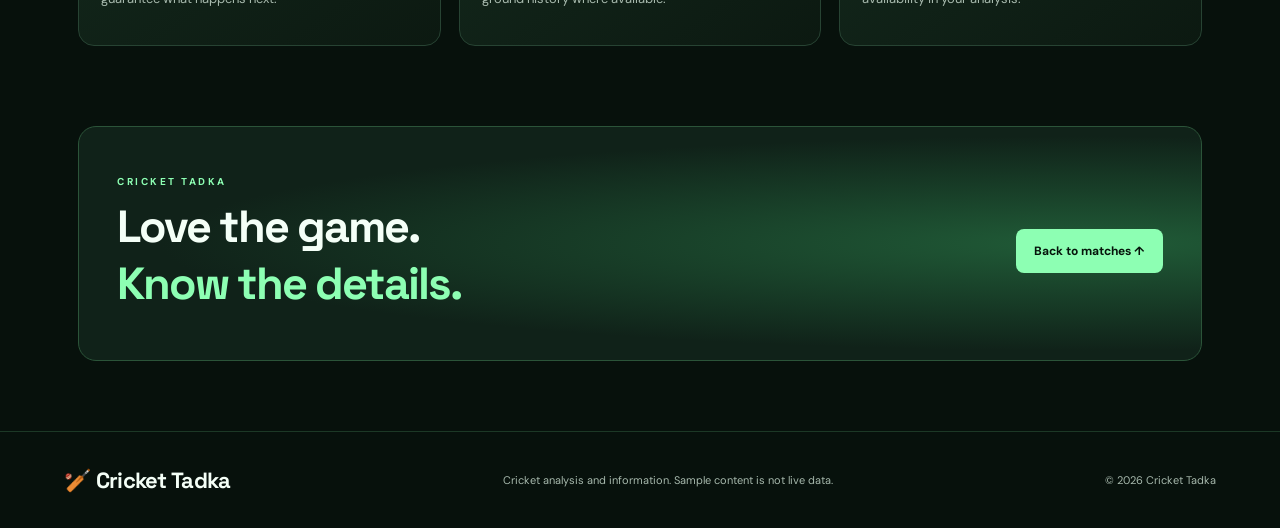
==== commit 89ab6db5: "Add files via upload" ====
--- a/index.html
+++ b/index.html
@@ -16,18 +16,28 @@
   <section class="hero">
     <div class="hero-content">
       <p class="eyebrow">THE GAME, WITH MORE INSIGHT</p>
-      <h1>Every match<br>has a <span>story.</span></h1>
-      <p class="lead">Explore cricket previews, team form and player stats in one place.</p>
-      <a class="button" href="#matches">Explore Cricket <span>↗</span></a>
+      <h1>Feel every<br><span>big hit.</span></h1>
+      <p class="lead">A cinematic cricket experience — watch the bat swing and the ball fly into the night sky.</p>
+      <a class="button" href="#matches">Enter the Stadium <span>↗</span></a>
       <p class="disclaimer">Informational analysis only. Demo content is illustrative, not live match data.</p>
     </div>
-    <div class="visual" aria-label="Stylized cricket stadium and animated ball">
-      <div class="halo"></div><div class="orbit"></div>
-      <div class="stadium"><div class="stands"></div><div class="stands inner"></div><div class="field"><div class="pitch"></div><i class="crease c1"></i><i class="crease c2"></i></div></div>
-      <div class="cricket-ball" aria-label="Animated cricket ball"><span></span></div>
-      <div class="cricket-bat" aria-label="Animated cricket bat"><span class="bat-handle"></span><span class="bat-blade"></span></div>
-      <div class="impact-spark">✦</div>
-      <div class="visual-label">MATCH DAY <b>✦</b></div>
+    <div class="visual cricket-action" aria-label="Animated cricket player swings bat and hits a flying ball">
+      <div class="stadium-lights"><i></i><i></i><i></i><i></i><i></i><i></i></div>
+      <div class="crowd-ring"></div><div class="crowd-ring ring-two"></div>
+      <div class="ground"><div class="ground-ellipse"></div><div class="action-pitch"><i class="crease-line"></i><i class="stumps"><b></b><b></b><b></b></i></div></div>
+      <div class="player-shadow"></div>
+      <div class="batsman">
+        <div class="helmet"><span class="helmet-peak"></span><span class="helmet-grill"></span></div>
+        <div class="neck"></div><div class="shirt"><span class="shirt-stripe"></span></div>
+        <div class="arm arm-back"><i class="glove"></i></div><div class="arm arm-front"><i class="glove"></i></div>
+        <div class="trouser trouser-back"></div><div class="trouser trouser-front"></div>
+        <div class="pad pad-back"></div><div class="pad pad-front"></div>
+        <div class="shoe shoe-back"></div><div class="shoe shoe-front"></div>
+      </div>
+      <div class="bat-3d"><span class="bat-grip"></span><span class="bat-wood"></span></div>
+      <div class="ball-trail"></div><div class="flying-ball"><span></span></div>
+      <div class="hit-burst">✦</div><div class="shot-label">BIG HIT <b>↗</b></div>
+      <div class="scene-caption"><span class="live-dot"></span> THE MOMENT OF IMPACT</div>
     </div>
   </section>
   <section class="ticker"><span>✦ MATCH PREVIEWS</span><span>✦ TEAM FORM</span><span>✦ PLAYER STATS</span><span>✦ CRICKET INSIGHTS</span></section>
--- a/style.css
+++ b/style.css
@@ -23,3 +23,57 @@
 @keyframes pitchGlow{0%,100%{box-shadow:0 0 8px #f7e2a433}50%{box-shadow:0 0 20px #f7e2a499}}
 @media(max-width:760px){.cricket-bat{left:10%;bottom:68px;transform-origin:50% 86%;scale:.82}.cricket-ball{right:8%}.impact-spark{left:40%;top:48%}}
 @media(prefers-reduced-motion:reduce){.stadium,.field,.pitch,.cricket-ball,.cricket-bat,.impact-spark{animation:none!important}}
+
+
+/* CRICKET TADKA: animated batter + flying ball hero scene (CSS animation, no poster) */
+.cricket-action{height:470px;overflow:hidden;border-radius:28px;isolation:isolate;background:radial-gradient(ellipse at 52% 78%,#276e3d 0,#123a2b 35%,#081c2c 68%,#06111f 100%);border:1px solid #315a4c;box-shadow:inset 0 0 70px #0008,0 25px 70px #0005;perspective:1000px}
+.cricket-action:before{content:"";position:absolute;inset:0;background:repeating-linear-gradient(0deg,transparent 0 18px,#c4f4ff08 19px 20px),radial-gradient(ellipse at 50% 0%,#477db255,transparent 56%);z-index:-1}
+.crowd-ring{position:absolute;left:-10%;top:12%;width:120%;height:48%;border:22px solid #172f3c;border-bottom-color:#254b48;border-radius:50%;box-shadow:0 -10px 0 #203a48,0 -18px 0 #0e2637,0 0 35px #76caff1c;transform:rotateX(58deg)}
+.crowd-ring:after{content:"";position:absolute;inset:-17px;border:3px dashed #ffd66a50;border-radius:50%}
+.ring-two{top:21%;left:2%;width:96%;height:36%;border-width:12px;opacity:.8}
+.stadium-lights{position:absolute;top:12%;left:8%;right:8%;display:flex;justify-content:space-between;z-index:2}
+.stadium-lights i{width:54px;height:8px;border-radius:50%;background:#e9fbff;box-shadow:0 0 8px #fff,0 0 20px #83d7ff,0 0 38px #83d7ff88;transform:rotate(-20deg)}
+.ground{position:absolute;bottom:-16%;left:-12%;width:124%;height:54%;border-radius:50%;background:radial-gradient(ellipse at 50% 10%,#6bb85a,#277244 43%,#102f29 72%);border-top:4px solid #b6e7a6;transform:rotateX(58deg);box-shadow:0 -10px 30px #64dc7c44}
+.ground-ellipse{position:absolute;left:18%;top:5%;width:64%;height:65%;border:2px solid #d9ffd64d;border-radius:50%}
+.action-pitch{position:absolute;left:44%;top:-7%;width:13%;height:66%;background:linear-gradient(90deg,#8e744d,#e3c99a 25%,#c2a775 75%,#806847);border:2px solid #f2deb0;box-shadow:0 0 20px #ffe4aa33;transform:rotateX(-10deg)}
+.crease-line{position:absolute;top:18%;left:-25%;width:150%;height:3px;background:#fff5d4;box-shadow:0 80px #fff5d4}
+.stumps{position:absolute;bottom:-5px;left:37%;display:flex;gap:4px}
+.stumps b{width:4px;height:33px;border-radius:2px;background:linear-gradient(90deg,#f6d59b,#fff0c6,#ad804b);box-shadow:0 0 8px #ffe8b4}
+.batsman{position:absolute;z-index:4;left:29%;bottom:18%;width:150px;height:280px;transform:rotate(-5deg);transform-origin:50% 85%;animation:playerSwing 3.2s ease-in-out infinite;filter:drop-shadow(15px 20px 8px #00100c99)}
+.helmet{position:absolute;top:0;left:50px;width:58px;height:54px;border-radius:48% 48% 38% 38%;background:linear-gradient(120deg,#66b5f7 0,#154d8d 32%,#09294c 75%);border:2px solid #8acfff;box-shadow:inset -8px -7px 0 #00172b}
+.helmet:after{content:"";position:absolute;right:-5px;bottom:7px;width:28px;height:6px;background:#91d4ff;border-radius:5px;transform:rotate(12deg)}
+.helmet-peak{position:absolute;bottom:4px;left:5px;width:45px;height:5px;background:#0c2133;border:1px solid #9ad8ff;transform:rotate(8deg);border-radius:3px;z-index:2}
+.helmet-grill{position:absolute;left:20px;bottom:-14px;width:30px;height:28px;border:2px solid #dceeff;border-top:0;border-radius:0 0 12px 12px;background:repeating-linear-gradient(90deg,transparent 0 5px,#dceeff 6px 7px);transform:perspective(30px) rotateX(-10deg)}
+.neck{position:absolute;top:45px;left:71px;width:19px;height:22px;background:linear-gradient(90deg,#9c5a36,#e8ac7b);border-radius:5px}
+.shirt{position:absolute;top:55px;left:36px;width:83px;height:100px;background:linear-gradient(100deg,#0a3f87,#1678cf 44%,#06417e);clip-path:polygon(20% 0,80% 0,100% 18%,84% 100%,15% 100%,0 18%);border-radius:15px;box-shadow:inset -10px 0 #052a57}
+.shirt-stripe{position:absolute;top:10px;right:18px;width:5px;height:80px;background:#ffd24e;transform:rotate(9deg);box-shadow:7px 0 #fff1a6}
+.arm{position:absolute;z-index:3;width:24px;height:89px;border-radius:15px;background:linear-gradient(90deg,#b9744c,#f0bd91,#a76542);transform-origin:50% 12%;box-shadow:inset -5px 0 #79452f}
+.arm-back{top:68px;left:39px;transform:rotate(-48deg)}.arm-front{top:66px;left:92px;transform:rotate(-40deg)}
+.glove{position:absolute;bottom:-9px;left:-4px;width:32px;height:25px;border-radius:8px;background:linear-gradient(135deg,#fff,#c5e4f4);border:2px solid #7c9fb9;box-shadow:inset -5px -3px #7da6c2}
+.trouser{position:absolute;top:139px;width:37px;height:87px;border-radius:8px 8px 13px 13px;background:linear-gradient(90deg,#082e61,#1766a8,#08254b);transform-origin:top center}
+.trouser-back{left:45px;transform:rotate(22deg)}.trouser-front{left:76px;transform:rotate(-20deg)}
+.pad{position:absolute;z-index:2;top:157px;width:31px;height:65px;border-radius:7px;background:repeating-linear-gradient(0deg,#eaf4f7 0 10px,#b6d0df 11px 13px);border:2px solid #fff;box-shadow:inset -5px 0 #7c9eb2}
+.pad-back{left:50px;transform:rotate(17deg)}.pad-front{left:78px;transform:rotate(-12deg)}
+.shoe{position:absolute;bottom:0;width:48px;height:20px;border-radius:10px 14px 5px 5px;background:linear-gradient(#fff,#c6d8df);border-bottom:5px solid #172e45}
+.shoe-back{left:31px;transform:rotate(18deg)}.shoe-front{left:81px;transform:rotate(-18deg)}
+.bat-3d{position:absolute;z-index:5;left:41%;bottom:34%;width:34px;height:205px;transform-origin:50% 88%;transform:rotate(45deg);animation:batImpact 3.2s ease-in-out infinite;filter:drop-shadow(10px 9px 5px #00100b99)}
+.bat-grip{position:absolute;top:0;left:12px;width:10px;height:70px;border-radius:5px;background:repeating-linear-gradient(0deg,#f4e9d6 0 7px,#665c55 8px 10px);border:1px solid #fff0d8}
+.bat-wood{position:absolute;top:60px;left:2px;width:31px;height:142px;border-radius:8px 8px 13px 13px;background:linear-gradient(90deg,#875225,#f5d18c 30%,#c48a42 70%,#71401f);border:2px solid #ffe0a5;clip-path:polygon(23% 0,77% 0,100% 12%,88% 100%,12% 100%,0 12%)}
+.flying-ball{position:absolute;z-index:6;left:49%;top:48%;width:31px;height:31px;border-radius:50%;background:radial-gradient(circle at 28% 22%,#ffb1a4,#ff3045 40%,#a90025 77%,#470018);box-shadow:inset -5px -6px 8px #360013,0 0 20px #ff315b;animation:ballLaunch 3.2s cubic-bezier(.3,.1,.15,1) infinite}
+.flying-ball span{position:absolute;left:14px;top:2px;width:2px;height:27px;background:#ffe6db;border-radius:50%;transform:rotate(28deg);box-shadow:2px 0 #fff8}
+.ball-trail{position:absolute;z-index:5;left:47%;top:47%;width:180px;height:10px;background:linear-gradient(90deg,transparent,#ff5d5d77,#ffd7a8);filter:blur(4px);transform:rotate(-35deg);transform-origin:left center;opacity:0;animation:trailLaunch 3.2s ease-out infinite}
+.hit-burst{position:absolute;z-index:7;left:49%;top:45%;font-size:50px;color:#fff4a4;text-shadow:0 0 18px #ffb52b,0 0 40px #ff4c1f;opacity:0;animation:hitFlash 3.2s ease-in-out infinite}
+.shot-label{position:absolute;z-index:7;right:6%;top:26%;font-family:'Space Grotesk',sans-serif;font-size:18px;font-weight:700;color:#ffdb56;text-shadow:0 2px 15px #ff7b28;transform:rotate(8deg);animation:labelPop 3.2s ease-in-out infinite}
+.shot-label b{font-size:26px}
+.scene-caption{position:absolute;z-index:8;left:20px;bottom:17px;font-size:9px;letter-spacing:2px;color:#d3f6e0}
+.live-dot{display:inline-block;width:7px;height:7px;border-radius:50%;background:#ff4e5d;box-shadow:0 0 10px #ff4e5d;margin-right:8px}
+.player-shadow{position:absolute;z-index:3;bottom:17%;left:27%;width:200px;height:24px;border-radius:50%;background:#00120c99;filter:blur(8px)}
+@keyframes playerSwing{0%,14%,100%{transform:rotate(-5deg) translateY(0)}25%{transform:rotate(5deg) translateY(-3px)}36%{transform:rotate(-12deg) translateY(-4px)}48%{transform:rotate(7deg) translateY(0)}60%{transform:rotate(-5deg)}}
+@keyframes batImpact{0%,15%,100%{transform:rotate(45deg)}25%{transform:rotate(26deg)}35%{transform:rotate(-78deg)}43%{transform:rotate(-38deg)}58%{transform:rotate(45deg)}}
+@keyframes ballLaunch{0%,24%{transform:translate(0,70px) scale(.65) rotate(0)}31%{transform:translate(5px,10px) scale(1.2) rotate(180deg)}38%{transform:translate(55px,-75px) scale(1.05) rotate(400deg)}55%{transform:translate(160px,-155px) scale(.83) rotate(700deg)}72%{transform:translate(240px,-195px) scale(.63) rotate(1000deg)}85%,100%{transform:translate(270px,-220px) scale(.45) rotate(1300deg)}}
+@keyframes trailLaunch{0%,27%,100%{opacity:0;transform:rotate(-35deg) scaleX(.1)}34%{opacity:1;transform:rotate(-35deg) scaleX(.9)}65%{opacity:.75;transform:rotate(-35deg) translate(120px,-110px) scaleX(1.1)}80%{opacity:0;transform:rotate(-35deg) translate(220px,-170px) scaleX(.2)}}
+@keyframes hitFlash{0%,29%,46%,100%{opacity:0;transform:scale(.2) rotate(0)}34%{opacity:1;transform:scale(1.5) rotate(20deg)}41%{opacity:0;transform:scale(2.3) rotate(45deg)}}
+@keyframes labelPop{0%,30%,100%{opacity:.25;transform:translateY(10px) rotate(8deg)}42%,72%{opacity:1;transform:translateY(0) rotate(8deg)}}
+@media(max-width:760px){.cricket-action{height:360px}.batsman{transform:scale(.8) rotate(-5deg);left:24%;bottom:13%;transform-origin:50% 85%}.bat-3d{left:37%;bottom:29%;scale:.8}.flying-ball{left:47%;top:44%}.shot-label{right:5%;top:19%;font-size:14px}.stadium-lights i{width:35px}.scene-caption{font-size:8px;left:12px}.ball-trail{width:130px}}
+@media(max-width:420px){.cricket-action{height:320px}.batsman{left:18%;scale:.72;bottom:9%}.bat-3d{left:33%;bottom:25%;scale:.68}.flying-ball{left:45%;top:44%;scale:.8}.shot-label{font-size:12px;top:17%}}
+@media(prefers-reduced-motion:reduce){.batsman,.bat-3d,.flying-ball,.ball-trail,.hit-burst,.shot-label{animation:none!important}}
